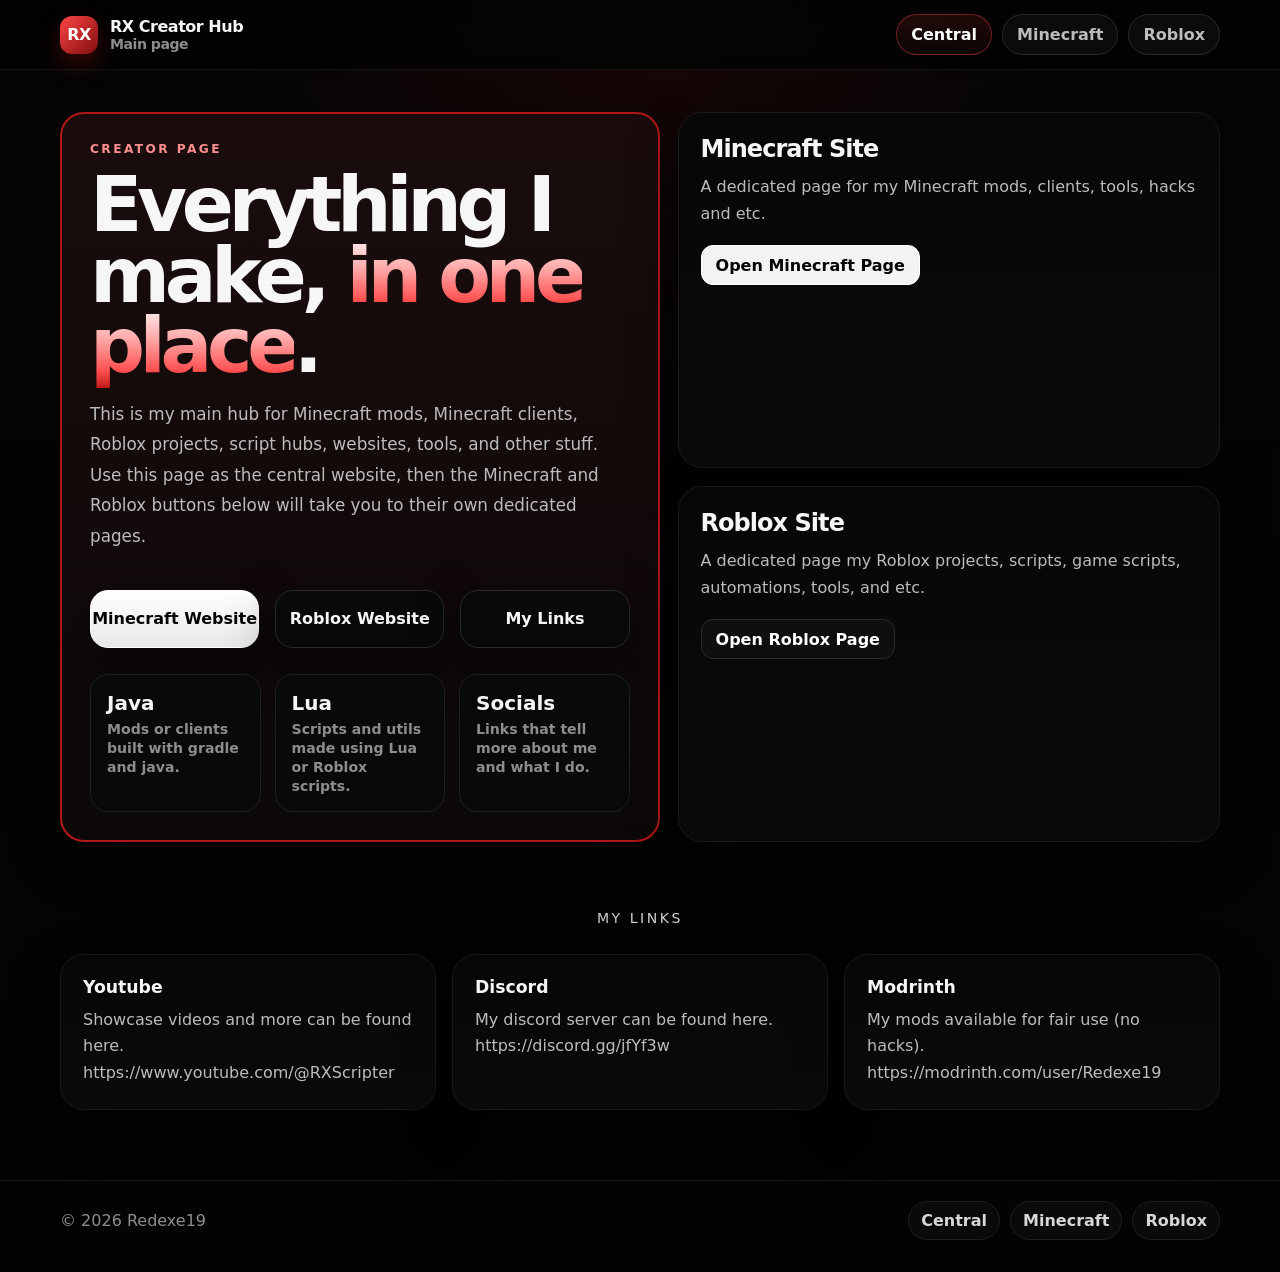
==== index.html @ a5583404 "Update index.html" ====
<!DOCTYPE html>
<html lang="en">
<head>
  <meta charset="UTF-8" />
  <meta name="viewport" content="width=device-width, initial-scale=1.0" />
  <title>RX — Creator Hub</title>
  <meta name="description" content="RX creator hub for Minecraft projects, Roblox projects, links, and releases." />
  <link rel="stylesheet" href="assets/css/style.css" />
</head>
<body>
  <div class="page-shell">
    <header class="topbar">
      <div class="topbar-inner">
        <a class="brand" href="index.html">
          <span class="brand-badge">RX</span>
          <div>
            <div>RX Creator Hub</div>
            <div class="brand-sub">Main page</div>
          </div>
        </a>
        <nav class="nav">
          <a class="active" href="index.html">Central</a>
          <a href="minecraft/index.html">Minecraft</a>
          <a href="roblox/index.html">Roblox</a>
        </nav>
      </div>
    </header>

    <main class="container">
      <section class="hub-hero">
        <div class="featured-card hub-main">
          <p class="hub-kicker">Creator page</p>
          <h1 class="hub-title">Everything I make, <span>in one place</span>.</h1>
          <p class="hub-text">
            This is my main hub for Minecraft mods, Minecraft clients, Roblox projects, script hubs,
            websites, tools, and other stuff. Use this page as the central website, then the Minecraft
            and Roblox buttons below will take you to their own dedicated pages.
          </p>

          <div class="cta-row three" style="max-width:none; margin-left:0; margin-right:0;">
            <a class="cta-btn primary" href="minecraft/index.html">Minecraft Website</a>
            <a class="cta-btn" href="roblox/index.html">Roblox Website</a>
            <a class="cta-btn" href="#links">My Links</a>
          </div>

          <div class="stats">
            <div class="stat">
              <strong>Java</strong>
              <span>Mods or clients built with gradle and java.</span>
            </div>
            <div class="stat">
              <strong>Lua</strong>
              <span>Scripts and utils made using Lua or Roblox scripts.</span>
            </div>
            <div class="stat">
              <strong>Socials</strong>
              <span>Links that tell more about me and what I do.</span>
            </div>
          </div>
        </div>

        <div class="hub-side">
          <a class="hub-card" href="minecraft/index.html">
            <h3>Minecraft Site</h3>
            <p>A dedicated page for my Minecraft mods, clients, tools, hacks and etc.</p>
            <span class="action-btn white">Open Minecraft Page</span>
          </a>

          <a class="hub-card" href="roblox/index.html">
            <h3>Roblox Site</h3>
            <p>A dedicated page my Roblox projects, scripts, game scripts, automations, tools, and etc.</p>
            <span class="action-btn">Open Roblox Page</span>
          </a>
        </div>
      </section>

      <section class="section">
        <div class="section-title">My Links</div>
        <div class="info-panels">
          <article class="panel">
            <h3>Youtube</h3>
            <p>Showcase videos and more can be found here.</p>
            <p>https://www.youtube.com/@RXScripter</p>
          </article>
          <article class="panel">
            <h3>Discord</h3>
            <p>My discord server can be found here.</p>
            <p>https://discord.gg/jfYf3w</p>
          </article>
          <article class="panel" id="links">
            <h3>Modrinth</h3>
            <p>My mods available for fair use (no hacks).</p>
            <p>https://modrinth.com/user/Redexe19</p>
          </article>
        </div>
      </section>
    </main>

    <footer class="footer">
      <div class="footer-inner">
        <div>© 2026 Redexe19</div>
        <div class="footer-links">
          <a href="index.html">Central</a>
          <a href="minecraft/index.html">Minecraft</a>
          <a href="roblox/index.html">Roblox</a>
        </div>
      </div>
    </footer>
  </div>
</body>
</html>
---- assets/css/style.css ----
:root{
  --bg:#030303;
  --bg-2:#080808;
  --panel:#0b0b0b;
  --panel-2:#111111;
  --line:#1f1f1f;
  --line-2:#2a2a2a;
  --text:#f6f6f6;
  --muted:#bcbcbc;
  --muted-2:#8d8d8d;
  --white:#ffffff;
  --chip:#171717;
  --shadow:0 18px 50px rgba(0,0,0,.45);
  --radius:22px;
  --radius-sm:16px;
  --red-1:#ff4545;
  --red-2:#d11818;
  --red-3:#7f0d0d;
  --red-soft:rgba(255,69,69,.12);
  --red-border:rgba(255,69,69,.4);
  --max:1160px;
}

*{box-sizing:border-box}
html{scroll-behavior:smooth}
body{
  margin:0;
  font-family:Inter, ui-sans-serif, system-ui, -apple-system, BlinkMacSystemFont, "Segoe UI", sans-serif;
  color:var(--text);
  background:
    radial-gradient(circle at top center, rgba(209,24,24,.10), transparent 26rem),
    linear-gradient(180deg, #050505 0%, #030303 100%);
}
a{text-decoration:none;color:inherit}
button, input{font:inherit}

.page-shell{
  min-height:100vh;
}

.topbar{
  position:sticky;
  top:0;
  z-index:50;
  background:rgba(3,3,3,.82);
  backdrop-filter: blur(12px);
  border-bottom:1px solid #151515;
}
.topbar-inner{
  width:min(var(--max), calc(100% - 32px));
  margin:0 auto;
  display:flex;
  align-items:center;
  justify-content:space-between;
  gap:16px;
  padding:14px 0;
}
.brand{
  display:flex;
  align-items:center;
  gap:12px;
  font-weight:900;
  letter-spacing:-.03em;
}
.brand-badge{
  width:38px;height:38px;border-radius:12px;
  display:grid;place-items:center;
  background:linear-gradient(135deg, var(--red-1), var(--red-3));
  color:var(--white);
  box-shadow:0 10px 24px rgba(209,24,24,.28);
}
.brand-sub{
  color:var(--muted-2);
  font-size:.88rem;
  font-weight:700;
}
.nav{
  display:flex;
  flex-wrap:wrap;
  gap:10px;
}
.nav a{
  padding:10px 14px;
  border:1px solid var(--line-2);
  border-radius:999px;
  color:var(--muted);
  font-weight:800;
  background:#0b0b0b;
  transition:.18s ease;
}
.nav a:hover,
.nav a.active{
  color:var(--white);
  border-color:var(--red-border);
  background:linear-gradient(180deg, rgba(255,69,69,.12), rgba(255,69,69,.04));
}

.container{
  width:min(var(--max), calc(100% - 32px));
  margin:0 auto;
}

.hero{
  padding:56px 0 20px;
}
.hero.compact{
  padding:36px 0 12px;
}
.back-link{
  display:inline-flex;
  align-items:center;
  gap:10px;
  color:var(--muted);
  font-weight:700;
  margin-bottom:34px;
}
.back-link:hover{color:var(--white)}

.big-title{
  margin:0;
  text-align:center;
  font-size:clamp(3.3rem, 9vw, 7.1rem);
  line-height:.92;
  letter-spacing:-.07em;
}
.big-title.red{
  background:linear-gradient(180deg, #ffffff 0%, #ffc4c4 30%, #ff6969 68%, #d11818 100%);
  -webkit-background-clip:text;
  background-clip:text;
  color:transparent;
}
.eyebrow{
  text-align:center;
  color:#d7d7d7;
  text-transform:uppercase;
  letter-spacing:.22em;
  font-size:.78rem;
  margin:26px 0 12px;
}
.hero-desc{
  max-width:720px;
  margin:0 auto;
  text-align:center;
  color:var(--muted);
  font-size:1.06rem;
  line-height:1.75;
}
.cta-row{
  display:grid;
  grid-template-columns:repeat(4, 1fr);
  gap:16px;
  max-width:960px;
  margin:38px auto 26px;
}
.cta-row.three{
  grid-template-columns:repeat(3, 1fr);
}
.cta-btn{
  min-height:58px;
  border:1px solid var(--line-2);
  border-radius:18px;
  background:#090909;
  display:flex;
  align-items:center;
  justify-content:center;
  gap:10px;
  color:var(--text);
  font-weight:850;
  box-shadow:var(--shadow);
  transition:.18s ease;
}
.cta-btn:hover{
  transform:translateY(-2px);
  border-color:var(--red-border);
}
.cta-btn.primary{
  background:linear-gradient(180deg, #ffffff 0%, #e8e8e8 100%);
  color:#050505;
  border-color:#fff;
}
.divider{
  height:1px;
  background:#171717;
  margin:34px 0 0;
}

.section{
  padding:56px 0 0;
}
.section-title{
  text-align:center;
  color:#d0d0d0;
  text-transform:uppercase;
  letter-spacing:.18em;
  font-size:.88rem;
  margin-bottom:28px;
}
.subsection-title{
  margin:0 0 18px;
  font-size:1.5rem;
  letter-spacing:-.03em;
}
.grid{
  display:grid;
  gap:16px;
}
.grid.two{grid-template-columns:repeat(2,1fr)}
.grid.three{grid-template-columns:repeat(3,1fr)}

.featured-card, .project-card, .hub-card, .panel{
  background:linear-gradient(180deg, #070707 0%, #0a0a0a 100%);
  border:1px solid #191919;
  border-radius:24px;
  box-shadow:var(--shadow);
}
.featured-card{
  padding:18px;
  border:2px solid #b11717;
  background:
    linear-gradient(180deg, rgba(255,69,69,.08), rgba(255,69,69,.02)),
    #070707;
}
.project-card{
  padding:18px;
}
.project-inner{
  display:grid;
  grid-template-columns:64px 1fr;
  gap:16px;
  align-items:start;
}
.icon-box{
  width:64px;height:64px;border-radius:16px;
  border:1px solid #2c2c2c;
  background:linear-gradient(180deg, #111111, #070707);
  display:grid;place-items:center;
  font-weight:900;
  font-size:1.2rem;
  color:#fff;
  overflow:hidden;
}
.icon-box.red{
  background:linear-gradient(180deg, #2b0a0a, #110707);
  color:#ffd7d7;
}
.icon-box img{
  width:100%;
  height:100%;
  object-fit:cover;
}
.card-top{
  display:flex;
  align-items:center;
  flex-wrap:wrap;
  gap:10px;
  margin-bottom:6px;
}
.card-title{
  margin:0;
  font-size:1.55rem;
  letter-spacing:-.04em;
}
.small-title{
  margin:0;
  font-size:1.35rem;
  letter-spacing:-.04em;
}
.pill{
  display:inline-flex;
  align-items:center;
  min-height:28px;
  padding:0 11px;
  border-radius:999px;
  border:1px solid #323232;
  background:#121212;
  color:#f0f0f0;
  font-size:.78rem;
  font-weight:850;
}
.meta-row{
  display:flex;
  flex-wrap:wrap;
  gap:8px;
  margin:10px 0 12px;
}
.meta-chip{
  padding:8px 10px;
  border-radius:999px;
  border:1px solid #292929;
  background:#0d0d0d;
  color:#d2d2d2;
  font-size:.78rem;
  font-weight:800;
}
.card-desc{
  color:var(--muted);
  margin:0;
  line-height:1.7;
}
.feature-list{
  margin:14px 0 0;
  padding-left:18px;
  color:#e6e6e6;
}
.feature-list li{
  margin:7px 0;
}
.action-row{
  display:flex;
  flex-wrap:wrap;
  gap:10px;
  margin-top:18px;
}
.action-btn{
  min-height:40px;
  padding:0 14px;
  border-radius:12px;
  border:1px solid #2b2b2b;
  background:#0f0f0f;
  color:#fff;
  display:inline-flex;
  align-items:center;
  justify-content:center;
  gap:8px;
  font-weight:850;
}
.action-btn.white{
  background:#f3f3f3;
  color:#050505;
  border-color:#fff;
}
.action-btn:hover{
  border-color:var(--red-border);
}

.hub-hero{
  display:grid;
  grid-template-columns:1.05fr .95fr;
  gap:18px;
  align-items:stretch;
  padding:42px 0 12px;
}
.hub-main{
  padding:28px;
}
.hub-kicker{
  color:#ff8f8f;
  text-transform:uppercase;
  letter-spacing:.2em;
  font-size:.76rem;
  font-weight:900;
  margin:0 0 14px;
}
.hub-title{
  font-size:clamp(2.8rem, 6vw, 5.6rem);
  line-height:.92;
  letter-spacing:-.07em;
  margin:0 0 16px;
}
.hub-title span{
  background:linear-gradient(180deg, #ffffff 0%, #ffa9a9 42%, #ff5050 78%, #b81414 100%);
  -webkit-background-clip:text;background-clip:text;color:transparent;
}
.hub-text{
  color:var(--muted);
  font-size:1.05rem;
  line-height:1.82;
  max-width:760px;
}
.hub-side{
  display:grid;
  gap:18px;
}
.hub-card{
  padding:22px;
  transition:.18s ease;
}
.hub-card:hover{
  transform:translateY(-2px);
  border-color:var(--red-border);
}
.hub-card h3{
  margin:0 0 10px;
  font-size:1.5rem;
  letter-spacing:-.04em;
}
.hub-card p{
  margin:0 0 18px;
  color:var(--muted);
  line-height:1.7;
}
.stats{
  display:grid;
  grid-template-columns:repeat(3,1fr);
  gap:14px;
  margin-top:26px;
}
.stat{
  padding:16px;
  border:1px solid #1f1f1f;
  border-radius:18px;
  background:#090909;
}
.stat strong{
  display:block;
  font-size:1.25rem;
  margin-bottom:4px;
}
.stat span{
  color:var(--muted-2);
  font-size:.88rem;
  font-weight:700;
}

.info-panels{
  display:grid;
  grid-template-columns:repeat(3, 1fr);
  gap:16px;
  margin-top:18px;
}
.panel{
  padding:22px;
}
.panel h3{
  margin:0 0 10px;
  font-size:1.08rem;
}
.panel p{
  margin:0;
  color:var(--muted);
  line-height:1.68;
}

.footer{
  border-top:1px solid #151515;
  margin-top:70px;
}
.footer-inner{
  width:min(var(--max), calc(100% - 32px));
  margin:0 auto;
  padding:20px 0 32px;
  display:flex;
  align-items:center;
  justify-content:space-between;
  gap:16px;
  color:var(--muted-2);
}
.footer-links{
  display:flex;
  flex-wrap:wrap;
  gap:10px;
}
.footer-links a{
  padding:9px 12px;
  border:1px solid #1f1f1f;
  border-radius:999px;
  background:#0a0a0a;
  color:#d7d7d7;
  font-weight:800;
}

@media (max-width: 980px){
  .hub-hero, .info-panels{grid-template-columns:1fr}
  .cta-row{grid-template-columns:repeat(2,1fr)}
  .grid.two, .grid.three{grid-template-columns:1fr}
}
@media (max-width: 720px){
  .topbar-inner{flex-direction:column; align-items:flex-start}
  .nav{width:100%}
  .cta-row, .cta-row.three{grid-template-columns:1fr}
  .project-inner{grid-template-columns:1fr}
  .card-title{font-size:1.38rem}
  .footer-inner{flex-direction:column; align-items:flex-start}
  .stats{grid-template-columns:1fr}
}
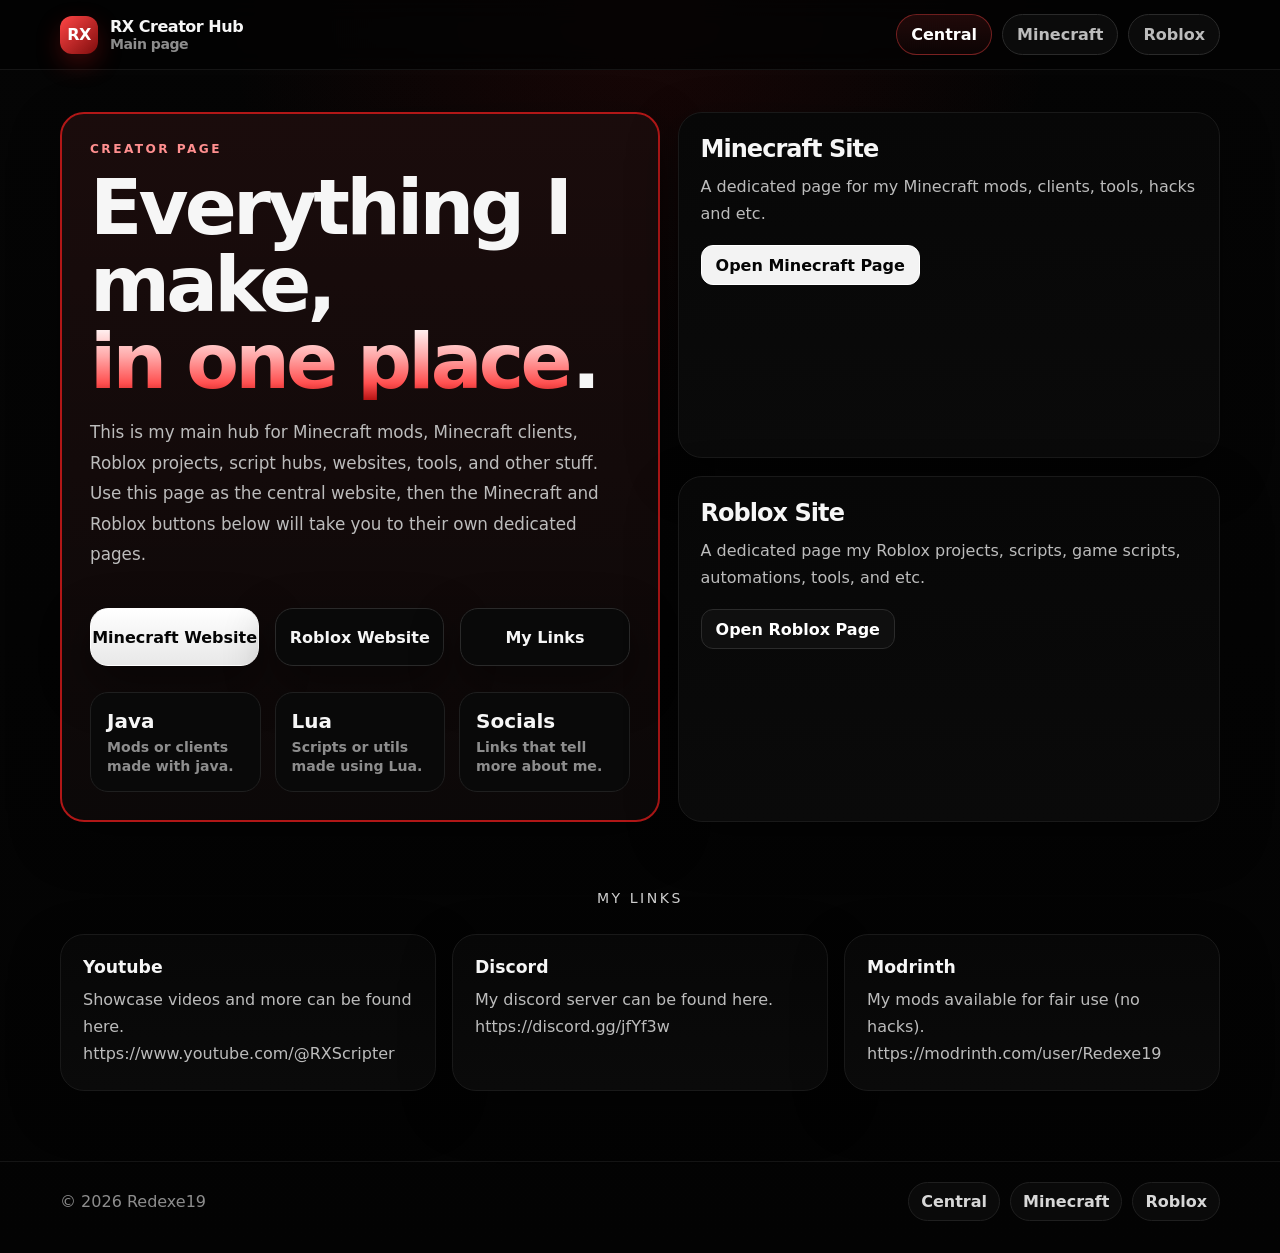
==== commit d3eaa539: "Update index.html" ====
--- a/index.html
+++ b/index.html
@@ -46,15 +46,15 @@
           <div class="stats">
             <div class="stat">
               <strong>Java</strong>
-              <span>Mods or clients built with gradle and java.</span>
+              <span>Mods or clients made with java.</span>
             </div>
             <div class="stat">
               <strong>Lua</strong>
-              <span>Scripts and utils made using Lua or Roblox scripts.</span>
+              <span>Scripts or utils made using Lua.</span>
             </div>
             <div class="stat">
               <strong>Socials</strong>
-              <span>Links that tell more about me and what I do.</span>
+              <span>Links that tell more about me.</span>
             </div>
           </div>
         </div>
--- a/assets/css/style.css
+++ b/assets/css/style.css
@@ -121,13 +121,18 @@
   margin:0;
   text-align:center;
   font-size:clamp(3.3rem, 9vw, 7.1rem);
-  line-height:.92;
-  letter-spacing:-.07em;
+  line-height:1;
+  letter-spacing:-.05em;
+  padding-right:.08em;
+  overflow:visible;
 }
 .big-title.red{
+  display:inline-block;
+  padding-right:.04em;
   background:linear-gradient(180deg, #ffffff 0%, #ffc4c4 30%, #ff6969 68%, #d11818 100%);
   -webkit-background-clip:text;
   background-clip:text;
+  -webkit-text-fill-color:transparent;
   color:transparent;
 }
 .eyebrow{
@@ -354,13 +359,20 @@
 }
 .hub-title{
   font-size:clamp(2.8rem, 6vw, 5.6rem);
-  line-height:.92;
-  letter-spacing:-.07em;
+  line-height:1;
+  letter-spacing:-.05em;
   margin:0 0 16px;
+  padding-right:.08em;
+  overflow:visible;
 }
 .hub-title span{
+  display:inline-block;
+  padding-right:.04em;
   background:linear-gradient(180deg, #ffffff 0%, #ffa9a9 42%, #ff5050 78%, #b81414 100%);
-  -webkit-background-clip:text;background-clip:text;color:transparent;
+  -webkit-background-clip:text;
+  background-clip:text;
+  -webkit-text-fill-color:transparent;
+  color:transparent;
 }
 .hub-text{
   color:var(--muted);
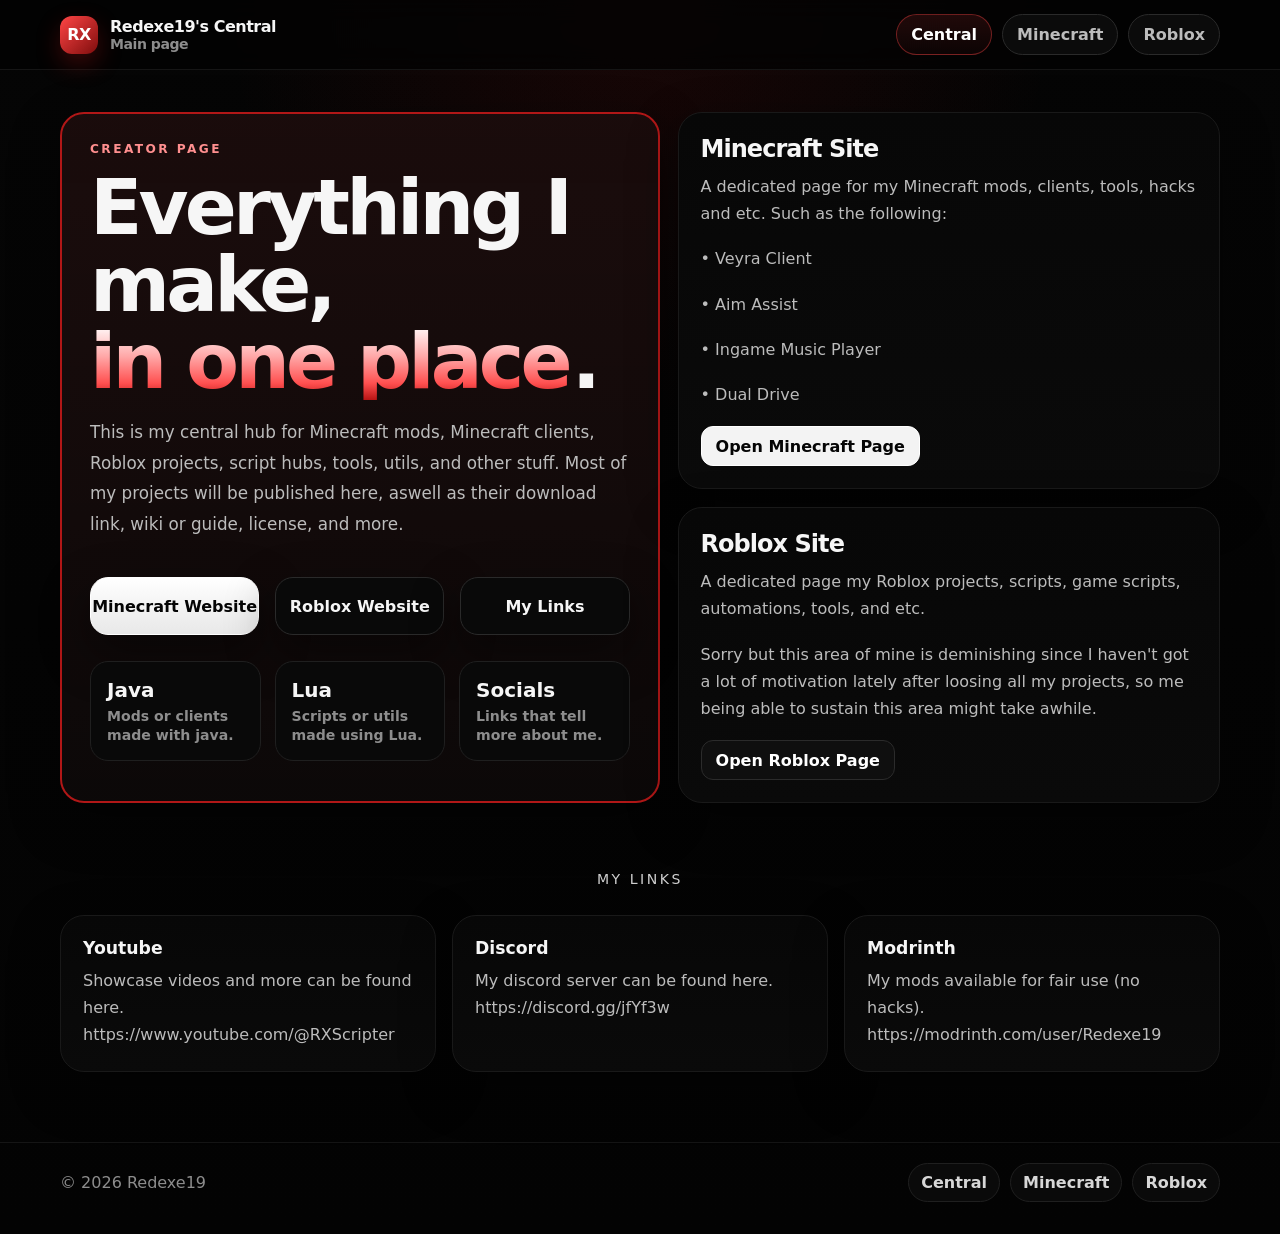
==== commit 6bea6083: "Update index.html" ====
--- a/index.html
+++ b/index.html
@@ -3,8 +3,8 @@
 <head>
   <meta charset="UTF-8" />
   <meta name="viewport" content="width=device-width, initial-scale=1.0" />
-  <title>RX — Creator Hub</title>
-  <meta name="description" content="RX creator hub for Minecraft projects, Roblox projects, links, and releases." />
+  <title>Redexe19's Central</title>
+  <meta name="description" content="My central hub for my Minecraft projects, Roblox projects, links, and more." />
   <link rel="stylesheet" href="assets/css/style.css" />
 </head>
 <body>
@@ -14,7 +14,7 @@
         <a class="brand" href="index.html">
           <span class="brand-badge">RX</span>
           <div>
-            <div>RX Creator Hub</div>
+            <div>Redexe19's Central</div>
             <div class="brand-sub">Main page</div>
           </div>
         </a>
@@ -32,9 +32,9 @@
           <p class="hub-kicker">Creator page</p>
           <h1 class="hub-title">Everything I make, <span>in one place</span>.</h1>
           <p class="hub-text">
-            This is my main hub for Minecraft mods, Minecraft clients, Roblox projects, script hubs,
-            websites, tools, and other stuff. Use this page as the central website, then the Minecraft
-            and Roblox buttons below will take you to their own dedicated pages.
+            This is my central hub for Minecraft mods, Minecraft clients, Roblox projects, script hubs,
+            tools, utils, and other stuff. Most of my projects will be published here, aswell as their
+            download link, wiki or guide, license, and more.
           </p>
 
           <div class="cta-row three" style="max-width:none; margin-left:0; margin-right:0;">
@@ -62,13 +62,19 @@
         <div class="hub-side">
           <a class="hub-card" href="minecraft/index.html">
             <h3>Minecraft Site</h3>
-            <p>A dedicated page for my Minecraft mods, clients, tools, hacks and etc.</p>
+            <p>A dedicated page for my Minecraft mods, clients, tools, hacks and etc. Such as the following:</p>
+            <p>• Veyra Client</p>
+            <p>• Aim Assist</p>
+            <p>• Ingame Music Player</p>
+            <p>• Dual Drive</p>
             <span class="action-btn white">Open Minecraft Page</span>
           </a>
 
           <a class="hub-card" href="roblox/index.html">
             <h3>Roblox Site</h3>
             <p>A dedicated page my Roblox projects, scripts, game scripts, automations, tools, and etc.</p>
+            <p> </p>
+            <p>Sorry but this area of mine is deminishing since I haven't got a lot of motivation lately after loosing all my projects, so me being able to sustain this area might take awhile.</p>
             <span class="action-btn">Open Roblox Page</span>
           </a>
         </div>
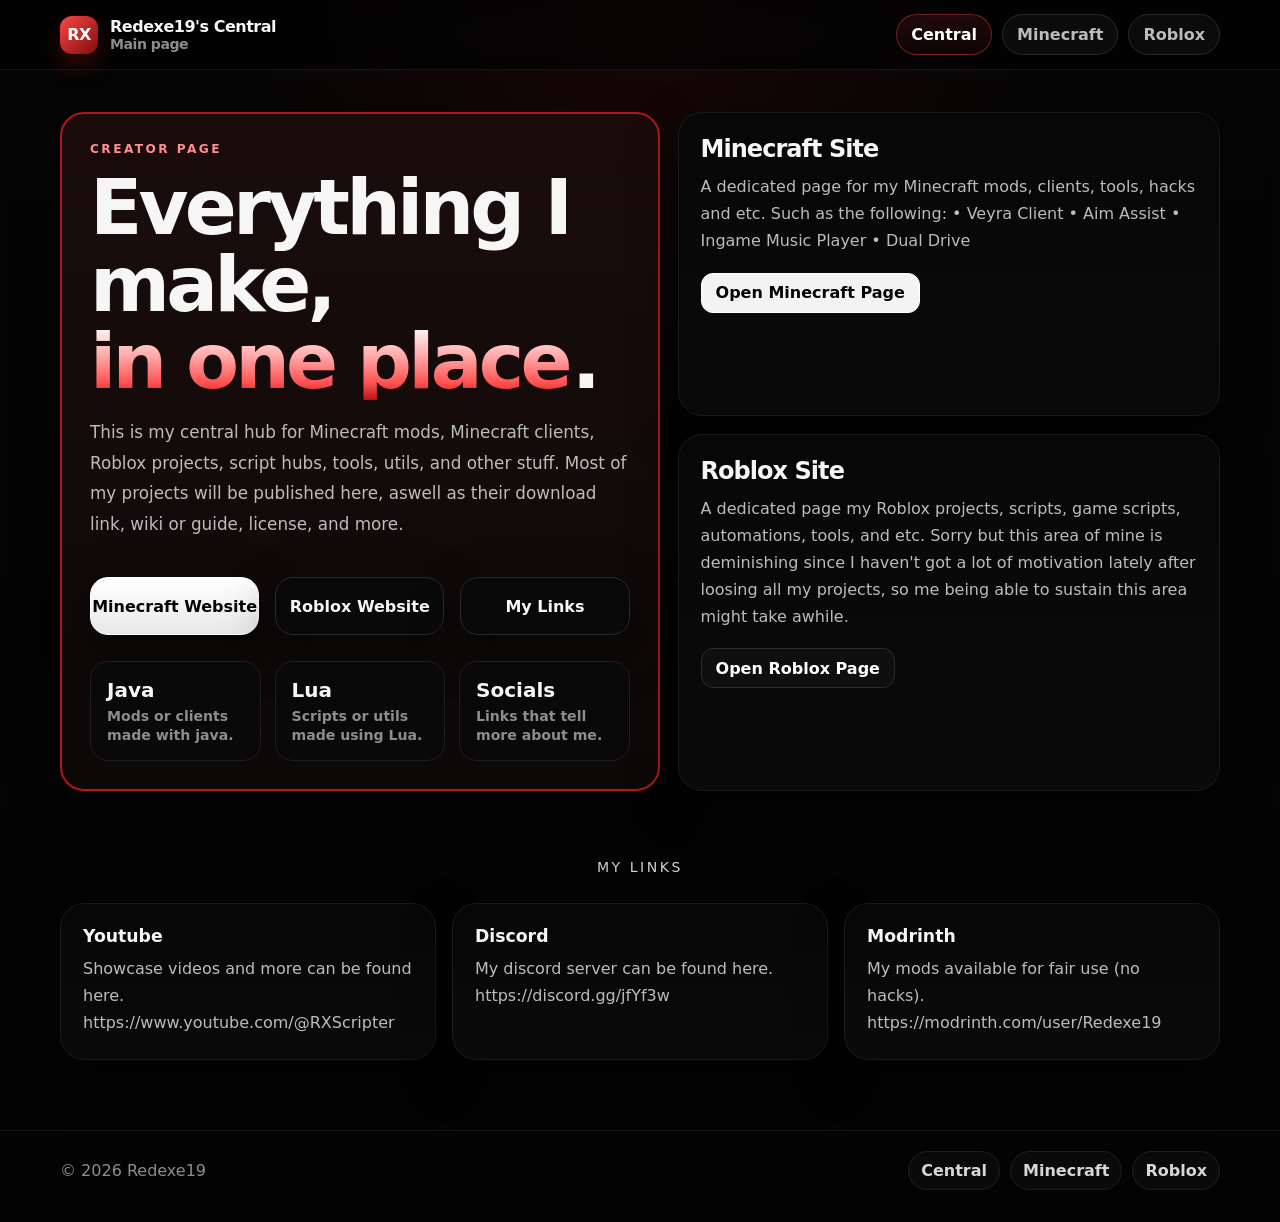
==== commit e3aecd1e: "Update index.html" ====
--- a/index.html
+++ b/index.html
@@ -62,19 +62,21 @@
         <div class="hub-side">
           <a class="hub-card" href="minecraft/index.html">
             <h3>Minecraft Site</h3>
-            <p>A dedicated page for my Minecraft mods, clients, tools, hacks and etc. Such as the following:</p>
-            <p>• Veyra Client</p>
-            <p>• Aim Assist</p>
-            <p>• Ingame Music Player</p>
-            <p>• Dual Drive</p>
+            <p>A dedicated page for my Minecraft mods, clients, tools, hacks and etc. Such as the following:
+            • Veyra Client
+            • Aim Assist
+            • Ingame Music Player
+            • Dual Drive
+            </p>
             <span class="action-btn white">Open Minecraft Page</span>
           </a>
 
           <a class="hub-card" href="roblox/index.html">
             <h3>Roblox Site</h3>
-            <p>A dedicated page my Roblox projects, scripts, game scripts, automations, tools, and etc.</p>
-            <p> </p>
-            <p>Sorry but this area of mine is deminishing since I haven't got a lot of motivation lately after loosing all my projects, so me being able to sustain this area might take awhile.</p>
+            <p>A dedicated page my Roblox projects, scripts, game scripts, automations, tools, and etc.
+              
+              Sorry but this area of mine is deminishing since I haven't got a lot of motivation lately after loosing all my projects, so me being able to sustain this area might take awhile.
+            </p>
             <span class="action-btn">Open Roblox Page</span>
           </a>
         </div>
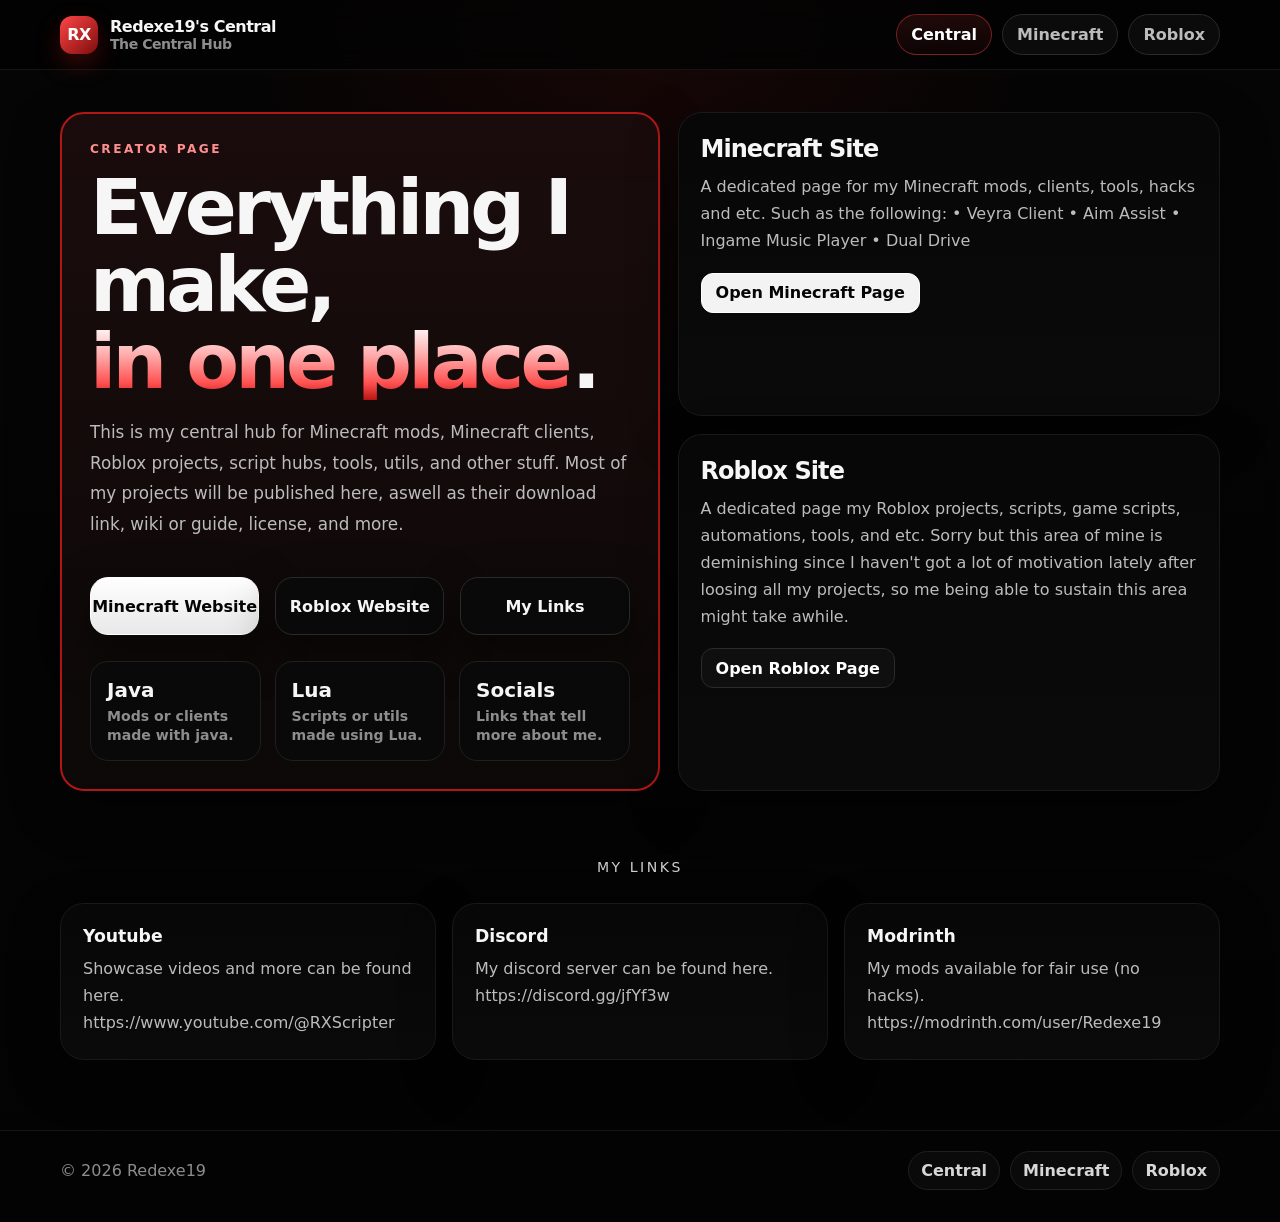
==== commit c046e6a1: "Update index.html" ====
--- a/index.html
+++ b/index.html
@@ -15,7 +15,7 @@
           <span class="brand-badge">RX</span>
           <div>
             <div>Redexe19's Central</div>
-            <div class="brand-sub">Main page</div>
+            <div class="brand-sub">The Central Hub</div>
           </div>
         </a>
         <nav class="nav">
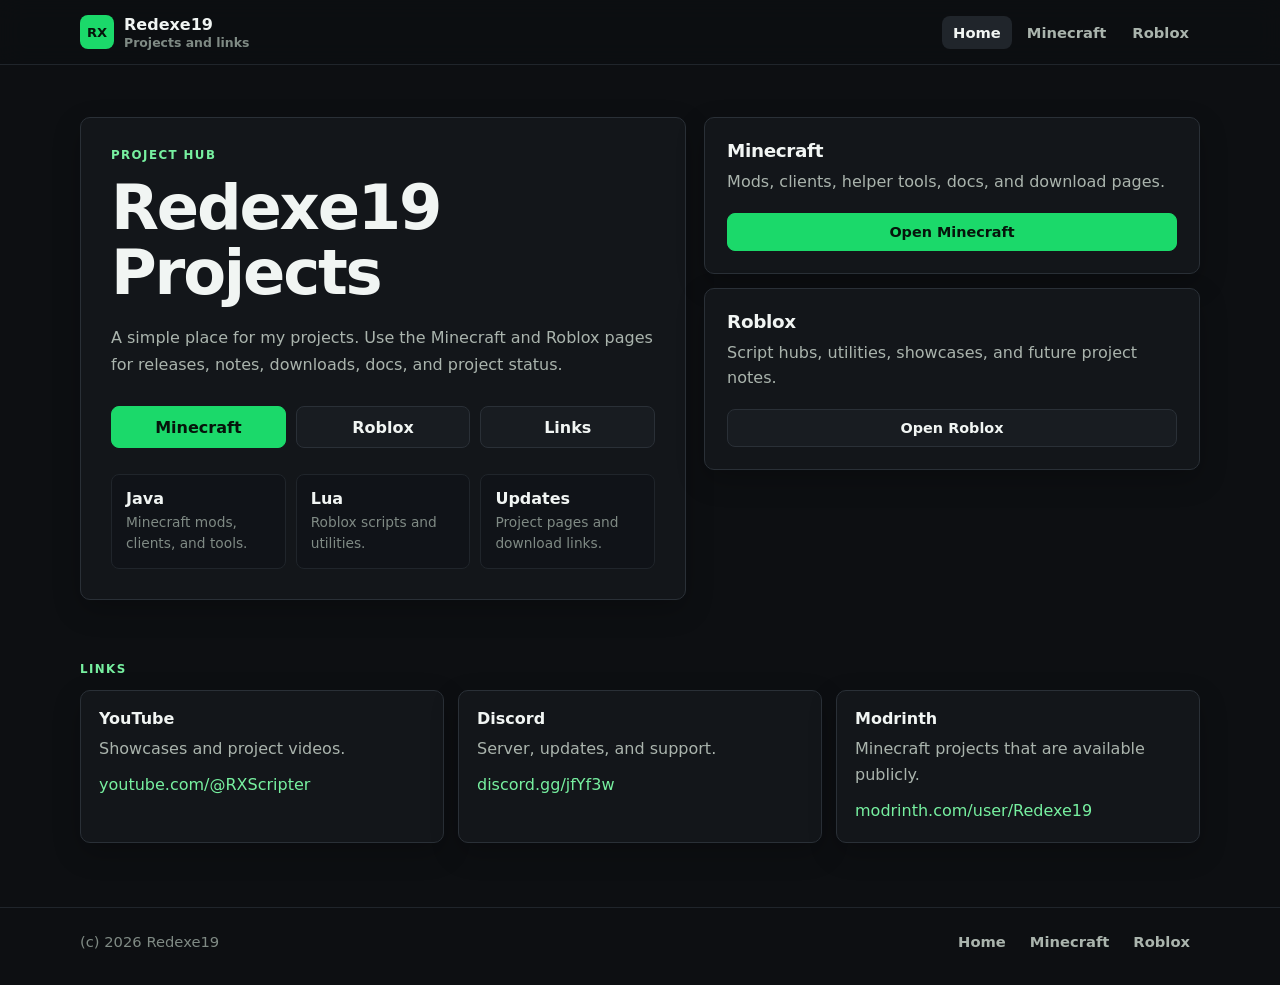
==== commit 18087bcc: "Redesign project hub" ====
--- a/index.html
+++ b/index.html
@@ -3,8 +3,9 @@
 <head>
   <meta charset="UTF-8" />
   <meta name="viewport" content="width=device-width, initial-scale=1.0" />
-  <title>Redexe19's Central</title>
-  <meta name="description" content="My central hub for my Minecraft projects, Roblox projects, links, and more." />
+  <title>Redexe19</title>
+  <meta name="description" content="Redexe19's project hub for Minecraft, Roblox, and links." />
+  <link rel="icon" type="image/svg+xml" href="assets/favicon.svg" />
   <link rel="stylesheet" href="assets/css/style.css" />
 </head>
 <body>
@@ -14,12 +15,12 @@
         <a class="brand" href="index.html">
           <span class="brand-badge">RX</span>
           <div>
-            <div>Redexe19's Central</div>
-            <div class="brand-sub">The Central Hub</div>
+            <div>Redexe19</div>
+            <div class="brand-sub">Projects and links</div>
           </div>
         </a>
-        <nav class="nav">
-          <a class="active" href="index.html">Central</a>
+        <nav class="nav" aria-label="Primary navigation">
+          <a class="active" href="index.html">Home</a>
           <a href="minecraft/index.html">Minecraft</a>
           <a href="roblox/index.html">Roblox</a>
         </nav>
@@ -27,78 +28,77 @@
     </header>
 
     <main class="container">
-      <section class="hub-hero">
-        <div class="featured-card hub-main">
-          <p class="hub-kicker">Creator page</p>
-          <h1 class="hub-title">Everything I make, <span>in one place</span>.</h1>
-          <p class="hub-text">
-            This is my central hub for Minecraft mods, Minecraft clients, Roblox projects, script hubs,
-            tools, utils, and other stuff. Most of my projects will be published here, aswell as their
-            download link, wiki or guide, license, and more.
+      <section class="home-hero">
+        <div class="home-copy">
+          <p class="kicker">Project hub</p>
+          <h1 class="page-title">Redexe19 Projects</h1>
+          <p class="lead">
+            A simple place for my projects. Use the Minecraft and Roblox pages for releases,
+            notes, downloads, docs, and project status.
           </p>
 
-          <div class="cta-row three" style="max-width:none; margin-left:0; margin-right:0;">
-            <a class="cta-btn primary" href="minecraft/index.html">Minecraft Website</a>
-            <a class="cta-btn" href="roblox/index.html">Roblox Website</a>
-            <a class="cta-btn" href="#links">My Links</a>
+          <div class="cta-row three">
+            <a class="cta-btn primary" href="minecraft/index.html">Minecraft</a>
+            <a class="cta-btn" href="roblox/index.html">Roblox</a>
+            <a class="cta-btn" href="#links">Links</a>
           </div>
 
-          <div class="stats">
+          <div class="home-meta">
             <div class="stat">
               <strong>Java</strong>
-              <span>Mods or clients made with java.</span>
+              <span>Minecraft mods, clients, and tools.</span>
             </div>
             <div class="stat">
               <strong>Lua</strong>
-              <span>Scripts or utils made using Lua.</span>
+              <span>Roblox scripts and utilities.</span>
             </div>
             <div class="stat">
-              <strong>Socials</strong>
-              <span>Links that tell more about me.</span>
+              <strong>Updates</strong>
+              <span>Project pages and download links.</span>
             </div>
           </div>
         </div>
 
-        <div class="hub-side">
-          <a class="hub-card" href="minecraft/index.html">
-            <h3>Minecraft Site</h3>
-            <p>A dedicated page for my Minecraft mods, clients, tools, hacks and etc. Such as the following:
-            • Veyra Client
-            • Aim Assist
-            • Ingame Music Player
-            • Dual Drive
-            </p>
-            <span class="action-btn white">Open Minecraft Page</span>
+        <div class="hub-side" aria-label="Project sections">
+          <a class="directory-card" href="minecraft/index.html">
+            <div>
+              <h3>Minecraft</h3>
+              <p>
+                Mods, clients, helper tools, docs, and download pages.
+              </p>
+            </div>
+            <span class="action-btn white">Open Minecraft</span>
           </a>
 
-          <a class="hub-card" href="roblox/index.html">
-            <h3>Roblox Site</h3>
-            <p>A dedicated page my Roblox projects, scripts, game scripts, automations, tools, and etc.
-              
-              Sorry but this area of mine is deminishing since I haven't got a lot of motivation lately after loosing all my projects, so me being able to sustain this area might take awhile.
-            </p>
-            <span class="action-btn">Open Roblox Page</span>
+          <a class="directory-card" href="roblox/index.html">
+            <div>
+              <h3>Roblox</h3>
+              <p>
+                Script hubs, utilities, showcases, and future project notes.
+              </p>
+            </div>
+            <span class="action-btn">Open Roblox</span>
           </a>
         </div>
       </section>
 
-      <section class="section">
-        <div class="section-title">My Links</div>
+      <section class="section" id="links">
+        <div class="section-title">Links</div>
         <div class="info-panels">
           <article class="panel">
-            <h3>Youtube</h3>
-            <p>Showcase videos and more can be found here.</p>
-            <p>https://www.youtube.com/@RXScripter</p>
+            <h3>YouTube</h3>
+            <p>Showcases and project videos.</p>
+            <p><a href="https://www.youtube.com/@RXScripter" target="_blank" rel="noreferrer">youtube.com/@RXScripter</a></p>
           </article>
           <article class="panel">
             <h3>Discord</h3>
-            <p>My discord server can be found here.</p>
-            <p>https://discord.gg/jfYf3w</p>
+            <p>Server, updates, and support.</p>
+            <p><a href="https://discord.gg/jfYf3w" target="_blank" rel="noreferrer">discord.gg/jfYf3w</a></p>
           </article>
-          <article class="panel" id="links">
+          <article class="panel">
             <h3>Modrinth</h3>
-            <p>My mods available for fair use (no hacks).</p>
-            <p>https://modrinth.com/user/Redexe19</p>
+            <p>Minecraft projects that are available publicly.</p>
+            <p><a href="https://modrinth.com/user/Redexe19" target="_blank" rel="noreferrer">modrinth.com/user/Redexe19</a></p>
           </article>
         </div>
       </section>
@@ -106,9 +106,9 @@
 
     <footer class="footer">
       <div class="footer-inner">
-        <div>© 2026 Redexe19</div>
+        <div>(c) 2026 Redexe19</div>
         <div class="footer-links">
-          <a href="index.html">Central</a>
+          <a href="index.html">Home</a>
           <a href="minecraft/index.html">Minecraft</a>
           <a href="roblox/index.html">Roblox</a>
         </div>
--- a/assets/css/style.css
+++ b/assets/css/style.css
@@ -1,25 +1,21 @@
-
 :root{
-  --bg:#030303;
-  --bg-2:#080808;
-  --panel:#0b0b0b;
-  --panel-2:#111111;
-  --line:#1f1f1f;
-  --line-2:#2a2a2a;
-  --text:#f6f6f6;
-  --muted:#bcbcbc;
-  --muted-2:#8d8d8d;
-  --white:#ffffff;
-  --chip:#171717;
-  --shadow:0 18px 50px rgba(0,0,0,.45);
-  --radius:22px;
-  --radius-sm:16px;
-  --red-1:#ff4545;
-  --red-2:#d11818;
-  --red-3:#7f0d0d;
-  --red-soft:rgba(255,69,69,.12);
-  --red-border:rgba(255,69,69,.4);
-  --max:1160px;
+  --bg:#0d0f12;
+  --surface:#13161a;
+  --surface-2:#181c21;
+  --surface-3:#20252b;
+  --line:#2a3037;
+  --line-soft:#20252b;
+  --text:#f1f5f3;
+  --muted:#aab4ad;
+  --muted-2:#7f8a84;
+  --accent:#1bd96a;
+  --accent-2:#77f0a0;
+  --accent-soft:rgba(27,217,106,.12);
+  --danger:#ff6060;
+  --shadow:0 10px 28px rgba(0,0,0,.22);
+  --radius:10px;
+  --radius-sm:8px;
+  --max:1120px;
 }
 
 *{box-sizing:border-box}
@@ -28,226 +24,347 @@
   margin:0;
   font-family:Inter, ui-sans-serif, system-ui, -apple-system, BlinkMacSystemFont, "Segoe UI", sans-serif;
   color:var(--text);
-  background:
-    radial-gradient(circle at top center, rgba(209,24,24,.10), transparent 26rem),
-    linear-gradient(180deg, #050505 0%, #030303 100%);
+  background:var(--bg);
 }
 a{text-decoration:none;color:inherit}
-button, input{font:inherit}
+button,input{font:inherit}
 
 .page-shell{
   min-height:100vh;
+  display:flex;
+  flex-direction:column;
 }
 
 .topbar{
   position:sticky;
   top:0;
   z-index:50;
-  background:rgba(3,3,3,.82);
-  backdrop-filter: blur(12px);
-  border-bottom:1px solid #151515;
+  background:rgba(13,15,18,.92);
+  border-bottom:1px solid var(--line-soft);
+  backdrop-filter:blur(12px);
 }
 .topbar-inner{
   width:min(var(--max), calc(100% - 32px));
   margin:0 auto;
+  min-height:64px;
   display:flex;
   align-items:center;
   justify-content:space-between;
-  gap:16px;
-  padding:14px 0;
+  gap:18px;
 }
 .brand{
   display:flex;
   align-items:center;
-  gap:12px;
+  gap:10px;
+  min-width:0;
+  font-weight:800;
+}
+.brand-badge{
+  width:34px;
+  height:34px;
+  border-radius:8px;
+  display:grid;
+  place-items:center;
+  color:#06140b;
+  background:var(--accent);
+  font-size:.82rem;
   font-weight:900;
-  letter-spacing:-.03em;
-}
-.brand-badge{
-  width:38px;height:38px;border-radius:12px;
-  display:grid;place-items:center;
-  background:linear-gradient(135deg, var(--red-1), var(--red-3));
-  color:var(--white);
-  box-shadow:0 10px 24px rgba(209,24,24,.28);
+  flex:0 0 auto;
 }
 .brand-sub{
   color:var(--muted-2);
-  font-size:.88rem;
+  font-size:.78rem;
+  font-weight:650;
+  margin-top:1px;
+}
+.nav{
+  display:flex;
+  align-items:center;
+  flex-wrap:wrap;
+  gap:4px;
+}
+.nav a{
+  padding:8px 11px;
+  border-radius:8px;
+  color:var(--muted);
+  font-size:.92rem;
   font-weight:700;
-}
-.nav{
-  display:flex;
-  flex-wrap:wrap;
-  gap:10px;
-}
-.nav a{
-  padding:10px 14px;
-  border:1px solid var(--line-2);
-  border-radius:999px;
-  color:var(--muted);
-  font-weight:800;
-  background:#0b0b0b;
-  transition:.18s ease;
+  transition:background .15s ease, color .15s ease;
 }
 .nav a:hover,
 .nav a.active{
-  color:var(--white);
-  border-color:var(--red-border);
-  background:linear-gradient(180deg, rgba(255,69,69,.12), rgba(255,69,69,.04));
+  color:var(--text);
+  background:var(--surface-3);
 }
 
 .container{
   width:min(var(--max), calc(100% - 32px));
   margin:0 auto;
+  flex:1;
+}
+
+.home-hero,
+.hub-hero{
+  display:grid;
+  grid-template-columns:minmax(0,1.1fr) minmax(320px,.9fr);
+  gap:18px;
+  align-items:stretch;
+  padding:52px 0 18px;
+}
+.home-copy,
+.hub-main{
+  min-height:100%;
+  padding:30px;
+  border:1px solid var(--line);
+  border-radius:var(--radius);
+  background:var(--surface);
+  box-shadow:var(--shadow);
+}
+.hub-side{
+  display:grid;
+  gap:14px;
+  align-self:start;
+}
+.hub-card,
+.directory-card,
+.panel,
+.project-card,
+.featured-card{
+  border:1px solid var(--line);
+  border-radius:var(--radius);
+  background:var(--surface);
+  box-shadow:var(--shadow);
+}
+.hub-card,
+.directory-card,
+.panel,
+.project-card,
+.featured-card{
+  transition:border-color .15s ease, transform .15s ease, background .15s ease;
+}
+.hub-card:hover,
+.directory-card:hover,
+.project-card:hover,
+.featured-card:hover,
+.panel:hover{
+  border-color:#3a4640;
+  background:var(--surface-2);
+}
+.directory-card,
+.hub-card{
+  display:flex;
+  flex-direction:column;
+  justify-content:flex-start;
+  min-height:0;
+  padding:22px;
+}
+.hub-card:hover,
+.directory-card:hover{
+  transform:translateY(-1px);
+}
+.hub-card h3,
+.directory-card h3{
+  margin:0 0 8px;
+  font-size:1.15rem;
+  letter-spacing:-.02em;
+}
+.hub-card p,
+.directory-card p{
+  margin:0 0 18px;
+  color:var(--muted);
+  line-height:1.6;
+}
+
+.kicker,
+.hub-kicker,
+.eyebrow,
+.section-title{
+  color:var(--accent-2);
+  text-transform:uppercase;
+  letter-spacing:.12em;
+  font-size:.74rem;
+  font-weight:850;
+}
+.kicker,
+.hub-kicker{
+  margin:0 0 14px;
+}
+.page-title,
+.hub-title,
+.big-title{
+  margin:0;
+  max-width:780px;
+  font-size:clamp(2.15rem, 5vw, 3.9rem);
+  line-height:1.04;
+  letter-spacing:-.035em;
+}
+.hub-title span,
+.big-title.red{
+  color:var(--text);
+  background:none;
+  -webkit-text-fill-color:currentColor;
+}
+.lead,
+.hub-text,
+.hero-desc{
+  max-width:720px;
+  margin:18px 0 0;
+  color:var(--muted);
+  font-size:1rem;
+  line-height:1.7;
+}
+.hero-desc{
+  margin-left:auto;
+  margin-right:auto;
+  text-align:center;
+}
+.home-meta,
+.stats{
+  display:grid;
+  grid-template-columns:repeat(3,1fr);
+  gap:10px;
+  margin-top:26px;
+}
+.stat{
+  padding:14px;
+  border:1px solid var(--line-soft);
+  border-radius:var(--radius-sm);
+  background:#101318;
+}
+.stat strong{
+  display:block;
+  margin-bottom:4px;
+  font-size:1rem;
+}
+.stat span{
+  color:var(--muted-2);
+  font-size:.86rem;
+  line-height:1.45;
 }
 
 .hero{
-  padding:56px 0 20px;
+  padding:40px 0 8px;
+  text-align:center;
 }
 .hero.compact{
-  padding:36px 0 12px;
+  padding:28px 0 8px;
 }
 .back-link{
   display:inline-flex;
   align-items:center;
+  color:var(--muted);
+  font-weight:700;
+  margin-bottom:26px;
+}
+.back-link:hover{color:var(--accent-2)}
+.eyebrow{
+  margin:20px 0 0;
+}
+.cta-row{
+  display:grid;
+  grid-template-columns:repeat(4,1fr);
   gap:10px;
-  color:var(--muted);
-  font-weight:700;
-  margin-bottom:34px;
-}
-.back-link:hover{color:var(--white)}
-
-.big-title{
-  margin:0;
-  text-align:center;
-  font-size:clamp(3.3rem, 9vw, 7.1rem);
-  line-height:1;
-  letter-spacing:-.05em;
-  padding-right:.08em;
-  overflow:visible;
-}
-.big-title.red{
-  display:inline-block;
-  padding-right:.04em;
-  background:linear-gradient(180deg, #ffffff 0%, #ffc4c4 30%, #ff6969 68%, #d11818 100%);
-  -webkit-background-clip:text;
-  background-clip:text;
-  -webkit-text-fill-color:transparent;
-  color:transparent;
-}
-.eyebrow{
-  text-align:center;
-  color:#d7d7d7;
-  text-transform:uppercase;
-  letter-spacing:.22em;
-  font-size:.78rem;
-  margin:26px 0 12px;
-}
-.hero-desc{
-  max-width:720px;
-  margin:0 auto;
-  text-align:center;
-  color:var(--muted);
-  font-size:1.06rem;
-  line-height:1.75;
-}
-.cta-row{
-  display:grid;
-  grid-template-columns:repeat(4, 1fr);
-  gap:16px;
-  max-width:960px;
-  margin:38px auto 26px;
+  max-width:780px;
+  margin:28px auto 24px;
 }
 .cta-row.three{
-  grid-template-columns:repeat(3, 1fr);
+  grid-template-columns:repeat(3,1fr);
+  max-width:none;
+  margin-left:0;
+  margin-right:0;
+}
+.cta-btn,
+.action-btn{
+  min-height:42px;
+  display:inline-flex;
+  align-items:center;
+  justify-content:center;
+  border:1px solid var(--line);
+  border-radius:var(--radius-sm);
+  background:var(--surface-2);
+  color:var(--text);
+  font-weight:800;
+  transition:background .15s ease, border-color .15s ease, color .15s ease;
 }
 .cta-btn{
-  min-height:58px;
-  border:1px solid var(--line-2);
-  border-radius:18px;
-  background:#090909;
-  display:flex;
-  align-items:center;
-  justify-content:center;
-  gap:10px;
-  color:var(--text);
-  font-weight:850;
-  box-shadow:var(--shadow);
-  transition:.18s ease;
-}
-.cta-btn:hover{
-  transform:translateY(-2px);
-  border-color:var(--red-border);
-}
-.cta-btn.primary{
-  background:linear-gradient(180deg, #ffffff 0%, #e8e8e8 100%);
-  color:#050505;
-  border-color:#fff;
+  padding:0 14px;
+}
+.action-btn{
+  min-height:38px;
+  padding:0 12px;
+  font-size:.9rem;
+}
+.cta-btn:hover,
+.action-btn:hover{
+  border-color:#44604f;
+  background:var(--surface-3);
+}
+.cta-btn.primary,
+.action-btn.white{
+  background:var(--accent);
+  border-color:var(--accent);
+  color:#06140b;
+}
+.cta-btn.primary:hover,
+.action-btn.white:hover{
+  background:var(--accent-2);
+  border-color:var(--accent-2);
 }
 .divider{
   height:1px;
-  background:#171717;
-  margin:34px 0 0;
+  background:var(--line-soft);
+  margin:26px 0 0;
 }
 
 .section{
-  padding:56px 0 0;
+  padding:44px 0 0;
 }
 .section-title{
-  text-align:center;
-  color:#d0d0d0;
-  text-transform:uppercase;
-  letter-spacing:.18em;
-  font-size:.88rem;
-  margin-bottom:28px;
+  margin-bottom:14px;
 }
 .subsection-title{
   margin:0 0 18px;
-  font-size:1.5rem;
-  letter-spacing:-.03em;
-}
-.grid{
-  display:grid;
-  gap:16px;
+  font-size:1.35rem;
+  letter-spacing:-.02em;
+}
+.grid,
+.info-panels{
+  display:grid;
+  gap:14px;
 }
 .grid.two{grid-template-columns:repeat(2,1fr)}
-.grid.three{grid-template-columns:repeat(3,1fr)}
-
-.featured-card, .project-card, .hub-card, .panel{
-  background:linear-gradient(180deg, #070707 0%, #0a0a0a 100%);
-  border:1px solid #191919;
-  border-radius:24px;
-  box-shadow:var(--shadow);
-}
-.featured-card{
-  padding:18px;
-  border:2px solid #b11717;
-  background:
-    linear-gradient(180deg, rgba(255,69,69,.08), rgba(255,69,69,.02)),
-    #070707;
-}
+.grid.three,
+.info-panels{grid-template-columns:repeat(3,1fr)}
+
+.featured-card,
 .project-card{
   padding:18px;
 }
+.featured-card{
+  border-left:4px solid var(--accent);
+}
 .project-inner{
   display:grid;
-  grid-template-columns:64px 1fr;
-  gap:16px;
+  grid-template-columns:54px minmax(0,1fr);
+  gap:14px;
   align-items:start;
 }
 .icon-box{
-  width:64px;height:64px;border-radius:16px;
-  border:1px solid #2c2c2c;
-  background:linear-gradient(180deg, #111111, #070707);
-  display:grid;place-items:center;
+  width:54px;
+  height:54px;
+  border:1px solid var(--line);
+  border-radius:var(--radius-sm);
+  background:#0e1115;
+  display:grid;
+  place-items:center;
+  overflow:hidden;
+  color:var(--accent-2);
+  font-size:.95rem;
   font-weight:900;
-  font-size:1.2rem;
-  color:#fff;
-  overflow:hidden;
 }
 .icon-box.red{
-  background:linear-gradient(180deg, #2b0a0a, #110707);
-  color:#ffd7d7;
+  background:#0e1115;
+  color:var(--accent-2);
 }
 .icon-box img{
   width:100%;
@@ -258,231 +375,168 @@
   display:flex;
   align-items:center;
   flex-wrap:wrap;
-  gap:10px;
-  margin-bottom:6px;
-}
-.card-title{
-  margin:0;
-  font-size:1.55rem;
-  letter-spacing:-.04em;
-}
+  gap:8px;
+  margin-bottom:8px;
+}
+.card-title,
 .small-title{
   margin:0;
-  font-size:1.35rem;
-  letter-spacing:-.04em;
+  letter-spacing:-.025em;
+}
+.card-title{font-size:1.35rem}
+.small-title{font-size:1.16rem}
+.pill,
+.meta-chip{
+  display:inline-flex;
+  align-items:center;
+  border:1px solid var(--line-soft);
+  border-radius:999px;
+  background:#0f1216;
+  color:var(--muted);
+  font-size:.75rem;
+  font-weight:800;
 }
 .pill{
-  display:inline-flex;
-  align-items:center;
+  min-height:26px;
+  padding:0 9px;
+  color:var(--accent-2);
+  background:var(--accent-soft);
+  border-color:rgba(27,217,106,.28);
+}
+.meta-row{
+  display:flex;
+  flex-wrap:wrap;
+  gap:7px;
+  margin:12px 0 0;
+}
+.meta-chip{
   min-height:28px;
-  padding:0 11px;
-  border-radius:999px;
-  border:1px solid #323232;
-  background:#121212;
-  color:#f0f0f0;
-  font-size:.78rem;
-  font-weight:850;
-}
-.meta-row{
+  padding:0 9px;
+}
+.card-desc{
+  margin:0;
+  color:var(--muted);
+  line-height:1.62;
+}
+.feature-list{
+  margin:12px 0 0;
+  padding-left:18px;
+  color:#d8dedb;
+  line-height:1.55;
+}
+.feature-list li{
+  margin:5px 0;
+}
+.action-row{
   display:flex;
   flex-wrap:wrap;
   gap:8px;
-  margin:10px 0 12px;
-}
-.meta-chip{
-  padding:8px 10px;
-  border-radius:999px;
-  border:1px solid #292929;
-  background:#0d0d0d;
-  color:#d2d2d2;
-  font-size:.78rem;
-  font-weight:800;
-}
-.card-desc{
-  color:var(--muted);
-  margin:0;
-  line-height:1.7;
-}
-.feature-list{
-  margin:14px 0 0;
-  padding-left:18px;
-  color:#e6e6e6;
-}
-.feature-list li{
-  margin:7px 0;
-}
-.action-row{
-  display:flex;
-  flex-wrap:wrap;
-  gap:10px;
-  margin-top:18px;
-}
-.action-btn{
-  min-height:40px;
-  padding:0 14px;
-  border-radius:12px;
-  border:1px solid #2b2b2b;
-  background:#0f0f0f;
-  color:#fff;
-  display:inline-flex;
-  align-items:center;
-  justify-content:center;
-  gap:8px;
-  font-weight:850;
-}
-.action-btn.white{
-  background:#f3f3f3;
-  color:#050505;
-  border-color:#fff;
-}
-.action-btn:hover{
-  border-color:var(--red-border);
-}
-
-.hub-hero{
-  display:grid;
-  grid-template-columns:1.05fr .95fr;
-  gap:18px;
-  align-items:stretch;
-  padding:42px 0 12px;
-}
-.hub-main{
-  padding:28px;
-}
-.hub-kicker{
-  color:#ff8f8f;
-  text-transform:uppercase;
-  letter-spacing:.2em;
-  font-size:.76rem;
-  font-weight:900;
-  margin:0 0 14px;
-}
-.hub-title{
-  font-size:clamp(2.8rem, 6vw, 5.6rem);
-  line-height:1;
-  letter-spacing:-.05em;
-  margin:0 0 16px;
-  padding-right:.08em;
-  overflow:visible;
-}
-.hub-title span{
-  display:inline-block;
-  padding-right:.04em;
-  background:linear-gradient(180deg, #ffffff 0%, #ffa9a9 42%, #ff5050 78%, #b81414 100%);
-  -webkit-background-clip:text;
-  background-clip:text;
-  -webkit-text-fill-color:transparent;
-  color:transparent;
-}
-.hub-text{
-  color:var(--muted);
-  font-size:1.05rem;
-  line-height:1.82;
-  max-width:760px;
-}
-.hub-side{
-  display:grid;
-  gap:18px;
-}
-.hub-card{
-  padding:22px;
-  transition:.18s ease;
-}
-.hub-card:hover{
-  transform:translateY(-2px);
-  border-color:var(--red-border);
-}
-.hub-card h3{
-  margin:0 0 10px;
-  font-size:1.5rem;
-  letter-spacing:-.04em;
-}
-.hub-card p{
-  margin:0 0 18px;
-  color:var(--muted);
-  line-height:1.7;
-}
-.stats{
-  display:grid;
-  grid-template-columns:repeat(3,1fr);
-  gap:14px;
-  margin-top:26px;
-}
-.stat{
-  padding:16px;
-  border:1px solid #1f1f1f;
-  border-radius:18px;
-  background:#090909;
-}
-.stat strong{
-  display:block;
-  font-size:1.25rem;
-  margin-bottom:4px;
-}
-.stat span{
-  color:var(--muted-2);
-  font-size:.88rem;
-  font-weight:700;
-}
-
-.info-panels{
-  display:grid;
-  grid-template-columns:repeat(3, 1fr);
-  gap:16px;
-  margin-top:18px;
-}
+  margin-top:16px;
+}
+
 .panel{
-  padding:22px;
+  padding:18px;
 }
 .panel h3{
-  margin:0 0 10px;
-  font-size:1.08rem;
+  margin:0 0 8px;
+  font-size:1rem;
 }
 .panel p{
   margin:0;
   color:var(--muted);
-  line-height:1.68;
+  line-height:1.62;
+}
+.panel p + p{
+  margin-top:10px;
+}
+.panel a{
+  color:var(--accent-2);
+  overflow-wrap:anywhere;
 }
 
 .footer{
-  border-top:1px solid #151515;
-  margin-top:70px;
+  border-top:1px solid var(--line-soft);
+  margin-top:64px;
 }
 .footer-inner{
   width:min(var(--max), calc(100% - 32px));
   margin:0 auto;
-  padding:20px 0 32px;
+  padding:18px 0 28px;
   display:flex;
   align-items:center;
   justify-content:space-between;
   gap:16px;
   color:var(--muted-2);
+  font-size:.92rem;
 }
 .footer-links{
   display:flex;
   flex-wrap:wrap;
-  gap:10px;
+  gap:4px;
 }
 .footer-links a{
-  padding:9px 12px;
-  border:1px solid #1f1f1f;
-  border-radius:999px;
-  background:#0a0a0a;
-  color:#d7d7d7;
-  font-weight:800;
-}
-
-@media (max-width: 980px){
-  .hub-hero, .info-panels{grid-template-columns:1fr}
-  .cta-row{grid-template-columns:repeat(2,1fr)}
-  .grid.two, .grid.three{grid-template-columns:1fr}
-}
-@media (max-width: 720px){
-  .topbar-inner{flex-direction:column; align-items:flex-start}
-  .nav{width:100%}
-  .cta-row, .cta-row.three{grid-template-columns:1fr}
-  .project-inner{grid-template-columns:1fr}
-  .card-title{font-size:1.38rem}
-  .footer-inner{flex-direction:column; align-items:flex-start}
-  .stats{grid-template-columns:1fr}
-}
+  padding:7px 10px;
+  border-radius:8px;
+  color:var(--muted);
+  font-weight:750;
+}
+.footer-links a:hover{
+  background:var(--surface-3);
+  color:var(--text);
+}
+
+@media (max-width: 920px){
+  .home-hero,
+  .hub-hero,
+  .info-panels{
+    grid-template-columns:1fr;
+  }
+  .cta-row{
+    grid-template-columns:repeat(2,1fr);
+  }
+  .grid.two,
+  .grid.three{
+    grid-template-columns:1fr;
+  }
+}
+
+@media (max-width: 680px){
+  .topbar-inner{
+    min-height:0;
+    padding:12px 0;
+    align-items:flex-start;
+    flex-direction:column;
+  }
+  .nav{
+    width:100%;
+  }
+  .nav a{
+    flex:1;
+    text-align:center;
+  }
+  .home-hero,
+  .hub-hero{
+    padding-top:28px;
+  }
+  .home-copy,
+  .hub-main{
+    padding:20px;
+  }
+  .cta-row,
+  .cta-row.three,
+  .home-meta,
+  .stats{
+    grid-template-columns:1fr;
+  }
+  .project-inner{
+    grid-template-columns:1fr;
+  }
+  .icon-box{
+    width:48px;
+    height:48px;
+  }
+  .footer-inner{
+    align-items:flex-start;
+    flex-direction:column;
+  }
+}
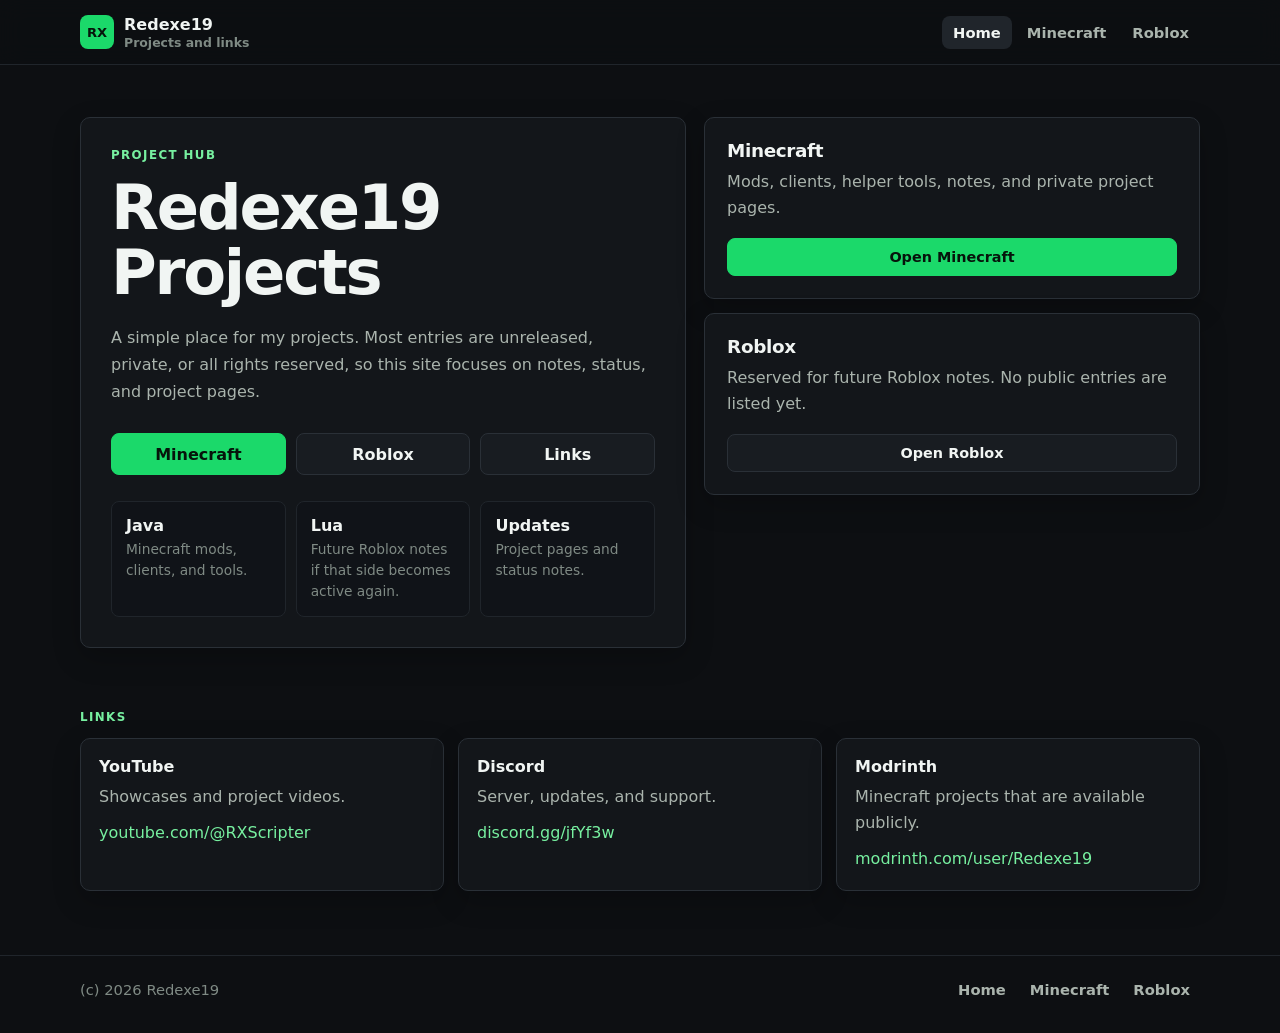
==== commit 78b54001: "Add private project pages" ====
--- a/index.html
+++ b/index.html
@@ -33,8 +33,8 @@
           <p class="kicker">Project hub</p>
           <h1 class="page-title">Redexe19 Projects</h1>
           <p class="lead">
-            A simple place for my projects. Use the Minecraft and Roblox pages for releases,
-            notes, downloads, docs, and project status.
+            A simple place for my projects. Most entries are unreleased, private, or all rights reserved,
+            so this site focuses on notes, status, and project pages.
           </p>
 
           <div class="cta-row three">
@@ -50,11 +50,11 @@
             </div>
             <div class="stat">
               <strong>Lua</strong>
-              <span>Roblox scripts and utilities.</span>
+              <span>Future Roblox notes if that side becomes active again.</span>
             </div>
             <div class="stat">
               <strong>Updates</strong>
-              <span>Project pages and download links.</span>
+              <span>Project pages and status notes.</span>
             </div>
           </div>
         </div>
@@ -64,7 +64,7 @@
             <div>
               <h3>Minecraft</h3>
               <p>
-                Mods, clients, helper tools, docs, and download pages.
+                Mods, clients, helper tools, notes, and private project pages.
               </p>
             </div>
             <span class="action-btn white">Open Minecraft</span>
@@ -74,7 +74,7 @@
             <div>
               <h3>Roblox</h3>
               <p>
-                Script hubs, utilities, showcases, and future project notes.
+                Reserved for future Roblox notes. No public entries are listed yet.
               </p>
             </div>
             <span class="action-btn">Open Roblox</span>
--- a/assets/css/style.css
+++ b/assets/css/style.css
@@ -332,6 +332,11 @@
   display:grid;
   gap:14px;
 }
+#mc-featured,
+#rb-featured{
+  display:grid;
+  gap:14px;
+}
 .grid.two{grid-template-columns:repeat(2,1fr)}
 .grid.three,
 .info-panels{grid-template-columns:repeat(3,1fr)}
@@ -339,6 +344,13 @@
 .featured-card,
 .project-card{
   padding:18px;
+}
+.project-link-card{
+  display:block;
+  color:inherit;
+}
+.project-link-card .action-btn{
+  pointer-events:none;
 }
 .featured-card{
   border-left:4px solid var(--accent);
@@ -453,6 +465,108 @@
   color:var(--accent-2);
   overflow-wrap:anywhere;
 }
+.empty-panel{
+  max-width:760px;
+}
+
+.project-detail{
+  padding:42px 0 0;
+}
+.project-detail-card{
+  padding:28px;
+  border:1px solid var(--line);
+  border-radius:var(--radius);
+  background:var(--surface);
+  box-shadow:var(--shadow);
+}
+.detail-head{
+  display:grid;
+  grid-template-columns:72px minmax(0,1fr);
+  gap:18px;
+  align-items:start;
+}
+.detail-icon{
+  width:72px;
+  height:72px;
+  border:1px solid var(--line);
+  border-radius:var(--radius);
+  display:grid;
+  place-items:center;
+  background:#0e1115;
+  color:var(--accent-2);
+  font-size:1.25rem;
+  font-weight:900;
+}
+.detail-layout{
+  display:grid;
+  grid-template-columns:minmax(0,1fr) 320px;
+  gap:18px;
+  margin-top:28px;
+}
+.detail-main,
+.detail-side{
+  border:1px solid var(--line-soft);
+  border-radius:var(--radius);
+  background:#101318;
+  padding:20px;
+}
+.detail-main h2,
+.detail-side h2{
+  margin:0 0 14px;
+  font-size:1.1rem;
+  letter-spacing:-.02em;
+}
+.detail-list{
+  margin:0;
+  padding-left:18px;
+  color:#d8dedb;
+  line-height:1.65;
+}
+.detail-list li{
+  margin:7px 0;
+}
+.detail-meta{
+  display:grid;
+  gap:10px;
+}
+.detail-row{
+  display:grid;
+  gap:4px;
+  padding-bottom:10px;
+  border-bottom:1px solid var(--line-soft);
+}
+.detail-row:last-child{
+  padding-bottom:0;
+  border-bottom:0;
+}
+.detail-row span{
+  color:var(--muted-2);
+  font-size:.78rem;
+  font-weight:800;
+  text-transform:uppercase;
+  letter-spacing:.08em;
+}
+.detail-row strong{
+  color:var(--text);
+  font-size:.92rem;
+}
+.notice{
+  margin-top:18px;
+  padding:16px;
+  border:1px solid rgba(27,217,106,.24);
+  border-radius:var(--radius-sm);
+  background:var(--accent-soft);
+}
+.notice strong{
+  display:block;
+  margin-bottom:6px;
+  color:var(--accent-2);
+}
+.notice p{
+  margin:0;
+  color:var(--muted);
+  line-height:1.6;
+}
 
 .footer{
   border-top:1px solid var(--line-soft);
@@ -495,7 +609,8 @@
     grid-template-columns:repeat(2,1fr);
   }
   .grid.two,
-  .grid.three{
+  .grid.three,
+  .detail-layout{
     grid-template-columns:1fr;
   }
 }
@@ -535,6 +650,16 @@
     width:48px;
     height:48px;
   }
+  .project-detail-card{
+    padding:20px;
+  }
+  .detail-head{
+    grid-template-columns:1fr;
+  }
+  .detail-icon{
+    width:56px;
+    height:56px;
+  }
   .footer-inner{
     align-items:flex-start;
     flex-direction:column;
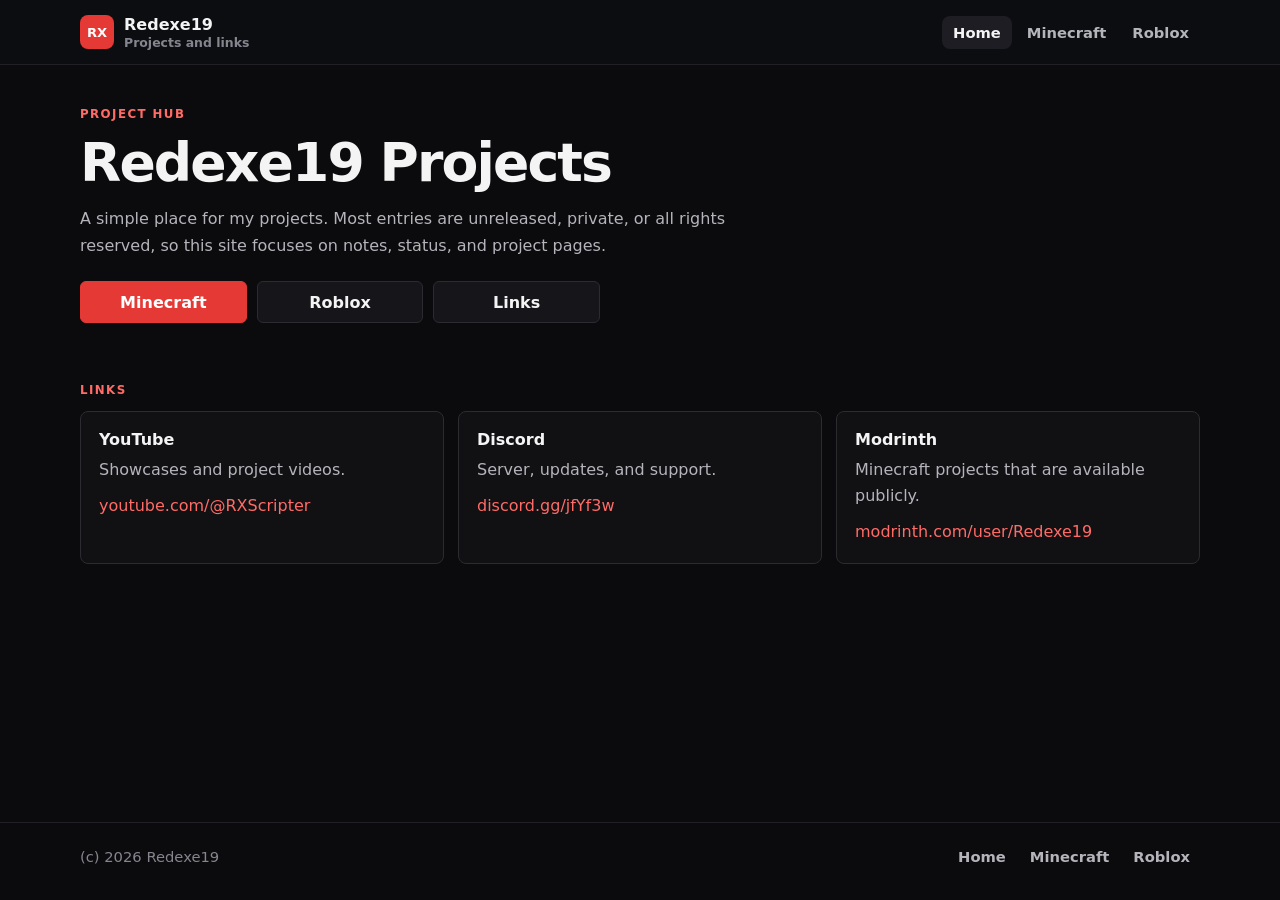
==== commit e0362ddd: "Use simpler red theme" ====
--- a/index.html
+++ b/index.html
@@ -42,43 +42,6 @@
             <a class="cta-btn" href="roblox/index.html">Roblox</a>
             <a class="cta-btn" href="#links">Links</a>
           </div>
-
-          <div class="home-meta">
-            <div class="stat">
-              <strong>Java</strong>
-              <span>Minecraft mods, clients, and tools.</span>
-            </div>
-            <div class="stat">
-              <strong>Lua</strong>
-              <span>Future Roblox notes if that side becomes active again.</span>
-            </div>
-            <div class="stat">
-              <strong>Updates</strong>
-              <span>Project pages and status notes.</span>
-            </div>
-          </div>
-        </div>
-
-        <div class="hub-side" aria-label="Project sections">
-          <a class="directory-card" href="minecraft/index.html">
-            <div>
-              <h3>Minecraft</h3>
-              <p>
-                Mods, clients, helper tools, notes, and private project pages.
-              </p>
-            </div>
-            <span class="action-btn white">Open Minecraft</span>
-          </a>
-
-          <a class="directory-card" href="roblox/index.html">
-            <div>
-              <h3>Roblox</h3>
-              <p>
-                Reserved for future Roblox notes. No public entries are listed yet.
-              </p>
-            </div>
-            <span class="action-btn">Open Roblox</span>
-          </a>
         </div>
       </section>
 
--- a/assets/css/style.css
+++ b/assets/css/style.css
@@ -1,20 +1,20 @@
 :root{
-  --bg:#0d0f12;
-  --surface:#13161a;
-  --surface-2:#181c21;
-  --surface-3:#20252b;
-  --line:#2a3037;
-  --line-soft:#20252b;
-  --text:#f1f5f3;
-  --muted:#aab4ad;
-  --muted-2:#7f8a84;
-  --accent:#1bd96a;
-  --accent-2:#77f0a0;
-  --accent-soft:rgba(27,217,106,.12);
-  --danger:#ff6060;
-  --shadow:0 10px 28px rgba(0,0,0,.22);
-  --radius:10px;
-  --radius-sm:8px;
+  --bg:#0b0b0d;
+  --surface:#111114;
+  --surface-2:#16161a;
+  --surface-3:#1d1d23;
+  --line:#2b2b31;
+  --line-soft:#202026;
+  --text:#f4f4f5;
+  --muted:#b4b4bb;
+  --muted-2:#85858f;
+  --accent:#e53935;
+  --accent-2:#ff6b66;
+  --accent-soft:rgba(229,57,53,.12);
+  --danger:#ff6b66;
+  --shadow:none;
+  --radius:8px;
+  --radius-sm:6px;
   --max:1120px;
 }
 
@@ -65,7 +65,7 @@
   border-radius:8px;
   display:grid;
   place-items:center;
-  color:#06140b;
+  color:#fff;
   background:var(--accent);
   font-size:.82rem;
   font-weight:900;
@@ -106,19 +106,19 @@
 .home-hero,
 .hub-hero{
   display:grid;
-  grid-template-columns:minmax(0,1.1fr) minmax(320px,.9fr);
+  grid-template-columns:1fr;
   gap:18px;
   align-items:stretch;
-  padding:52px 0 18px;
+  padding:42px 0 8px;
 }
 .home-copy,
 .hub-main{
   min-height:100%;
-  padding:30px;
-  border:1px solid var(--line);
-  border-radius:var(--radius);
-  background:var(--surface);
-  box-shadow:var(--shadow);
+  padding:0;
+  border:0;
+  border-radius:0;
+  background:transparent;
+  box-shadow:none;
 }
 .hub-side{
   display:grid;
@@ -147,7 +147,7 @@
 .project-card:hover,
 .featured-card:hover,
 .panel:hover{
-  border-color:#3a4640;
+  border-color:#4a3030;
   background:var(--surface-2);
 }
 .directory-card,
@@ -194,7 +194,7 @@
 .big-title{
   margin:0;
   max-width:780px;
-  font-size:clamp(2.15rem, 5vw, 3.9rem);
+  font-size:clamp(2rem, 5vw, 3.35rem);
   line-height:1.04;
   letter-spacing:-.035em;
 }
@@ -208,7 +208,7 @@
 .hub-text,
 .hero-desc{
   max-width:720px;
-  margin:18px 0 0;
+  margin:14px 0 0;
   color:var(--muted);
   font-size:1rem;
   line-height:1.7;
@@ -243,7 +243,7 @@
 }
 
 .hero{
-  padding:40px 0 8px;
+  padding:32px 0 0;
   text-align:center;
 }
 .hero.compact{
@@ -265,11 +265,11 @@
   grid-template-columns:repeat(4,1fr);
   gap:10px;
   max-width:780px;
-  margin:28px auto 24px;
+  margin:22px auto 18px;
 }
 .cta-row.three{
   grid-template-columns:repeat(3,1fr);
-  max-width:none;
+  max-width:520px;
   margin-left:0;
   margin-right:0;
 }
@@ -296,14 +296,14 @@
 }
 .cta-btn:hover,
 .action-btn:hover{
-  border-color:#44604f;
+  border-color:#674040;
   background:var(--surface-3);
 }
 .cta-btn.primary,
 .action-btn.white{
   background:var(--accent);
   border-color:var(--accent);
-  color:#06140b;
+  color:#fff;
 }
 .cta-btn.primary:hover,
 .action-btn.white:hover{
@@ -317,7 +317,7 @@
 }
 
 .section{
-  padding:44px 0 0;
+  padding:34px 0 0;
 }
 .section-title{
   margin-bottom:14px;
@@ -353,7 +353,7 @@
   pointer-events:none;
 }
 .featured-card{
-  border-left:4px solid var(--accent);
+  border-left:3px solid var(--accent);
 }
 .project-inner{
   display:grid;
@@ -413,7 +413,7 @@
   padding:0 9px;
   color:var(--accent-2);
   background:var(--accent-soft);
-  border-color:rgba(27,217,106,.28);
+  border-color:rgba(229,57,53,.28);
 }
 .meta-row{
   display:flex;
@@ -553,7 +553,7 @@
 .notice{
   margin-top:18px;
   padding:16px;
-  border:1px solid rgba(27,217,106,.24);
+  border:1px solid rgba(229,57,53,.24);
   border-radius:var(--radius-sm);
   background:var(--accent-soft);
 }
